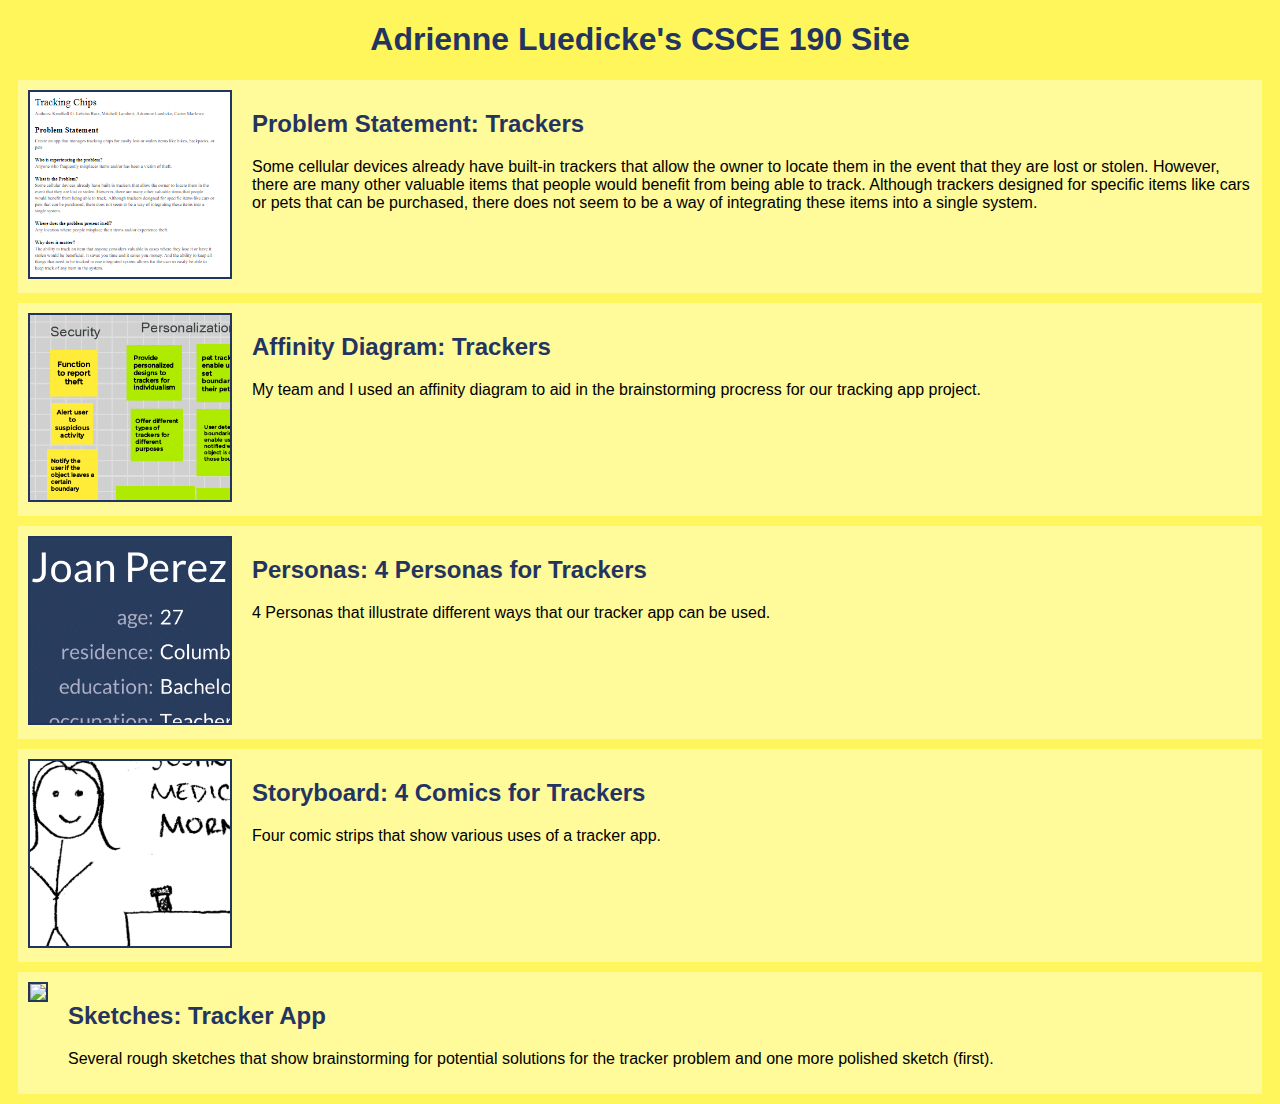
==== index.html @ 6d96ac4a "Add files via upload" ====
<!DOCTYPE html>
<html>
    <head>
        
    </head>
    <body>
        <h1>Adrienne Luedicke's CSCE 190 Site</h1>
        <link rel="stylesheet" href="styles.css">

        <!-- Problem Statement Assignment-->
        <section class="assignment">
            <a href="Files/CSCE 190 Problem Statement Group Work.pdf"><img src="Images/probstatement.PNG"> </a>
            <section class="assignment-details">
                <a href="Files/CSCE 190 Problem Statement Group Work.pdf"><h2>Problem Statement: Trackers</h2></a>
                <p>Some cellular devices already have built-in trackers that allow the owner to locate them in the event that they are lost or stolen. However, there are many other valuable items that people would benefit from being able to track. Although trackers designed for specific items like cars or pets that can be purchased, there does not seem to be a way of integrating these items into a single system.</p>
            </section>
        </section>

        <!-- Affinity Diagram Assignment-->
        <section class="assignment">
            <a href="Files/affinity-diagram.pdf"><img src="Images/affinity-diagram.png"> </a>
            <section class="assignment-details">
                <a href="Files/affinity-diagram.pdf"><h2>Affinity Diagram: Trackers</h2></a>
                <p>
                    My team and I used an affinity diagram to aid in the brainstorming procress for our tracking app project.
                </p>
            </section>
        </section>

        <!-- Persona Assignment-->
        <section class="assignment">
            <a href="Files/personas.pdf"><img src="Images/personas.png"> </a>
            <section class="assignment-details">
                <a href="Files/personas.pdf"><h2>Personas: 4 Personas for Trackers</h2></a>
                <p>
                    4 Personas that illustrate different ways that our tracker app can be used.
                </p>
            </section>
        </section>

        <!-- Storyboard Assignment-->
        <section class="assignment">
            <a href="Files/storyboard.pdf"><img src="Images/storyboard.png"> </a>
            <section class="assignment-details">
                <a href="Files/storyboard.pdf"><h2>Storyboard: 4 Comics for Trackers</h2></a>
                <p>
                    Four comic strips that show various uses of a tracker app. 
                </p>
            </section>
        </section>

        <!-- Sketches Assignment-->
        <section class="assignment">
            <a href="Files/sketches.pdf"><img src="Images/sketches.png"> </a>
            <section class="assignment-details">
                <a href="Files/sketches.pdf"><h2>Sketches: Tracker App</h2></a>
                <p>
                    Several rough sketches that show brainstorming for potential solutions for the tracker problem and one more polished sketch (first).
                </p>
            </section>
        </section>
    </body>
</html>
---- styles.css ----
body{
    background:#fef65b;
    font-family:'Lucida Sans', 'Lucida Sans Regular', 'Lucida Grande', 'Lucida Sans Unicode', Geneva, Verdana, sans-serif;
}

.assignment{
    display:flex;
    padding:10px;
    margin:10px;
    background: #fffa9a;
}

.assignment img {
    width:200px;
    border:2px solid #233461;
    margin-right:20px;
}
h1{
    color: #233461;
    text-align:center;
}

a{
    text-decoration:none;
    color: #233461;
}
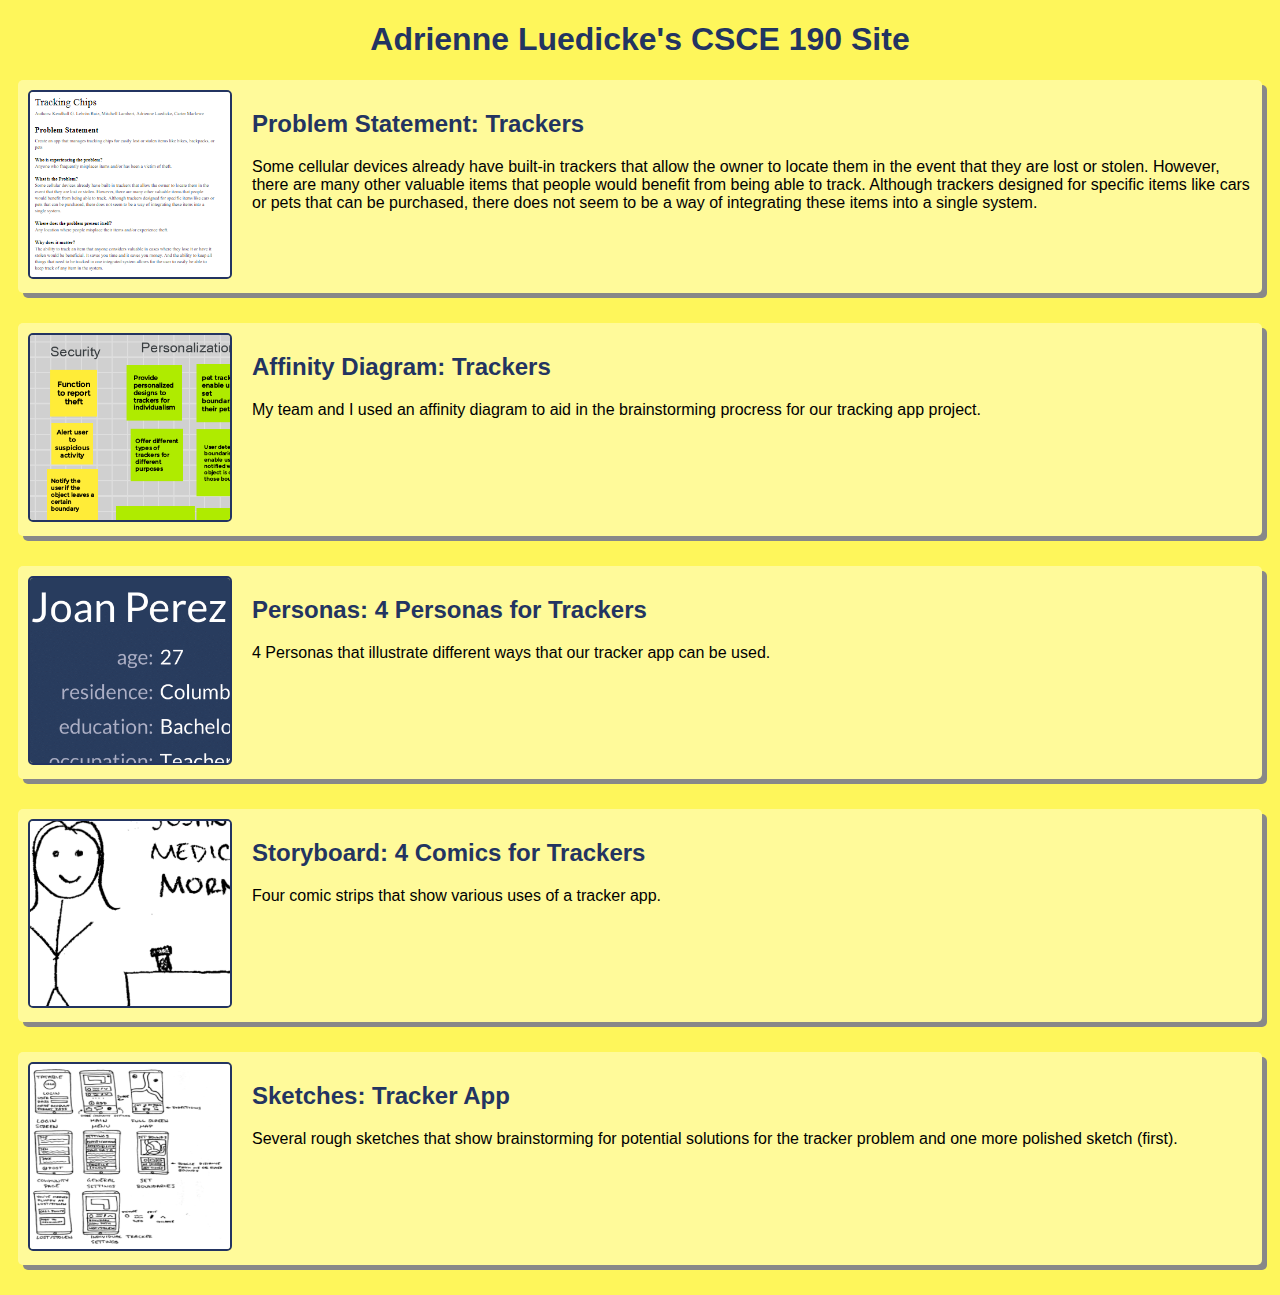
==== commit 6f0ca2f1: "Add files via upload" ====
--- a/index.html
+++ b/index.html
@@ -51,7 +51,7 @@
 
         <!-- Sketches Assignment-->
         <section class="assignment">
-            <a href="Files/sketches.pdf"><img src="Images/sketches.png"> </a>
+            <a href="Files/sketches.pdf"><img src="Images/sketches.PNG"> </a>
             <section class="assignment-details">
                 <a href="Files/sketches.pdf"><h2>Sketches: Tracker App</h2></a>
                 <p>
--- a/styles.css
+++ b/styles.css
@@ -7,13 +7,17 @@
     display:flex;
     padding:10px;
     margin:10px;
+    margin-bottom: 30px;
     background: #fffa9a;
+    border-radius:5px;
+    box-shadow: 5px 5px #888888;
 }
 
 .assignment img {
     width:200px;
     border:2px solid #233461;
     margin-right:20px;
+    border-radius:5px;
 }
 h1{
     color: #233461;
@@ -23,4 +27,8 @@
 a{
     text-decoration:none;
     color: #233461;
+}
+
+.assignment a:hover {
+    color: #000000;
 }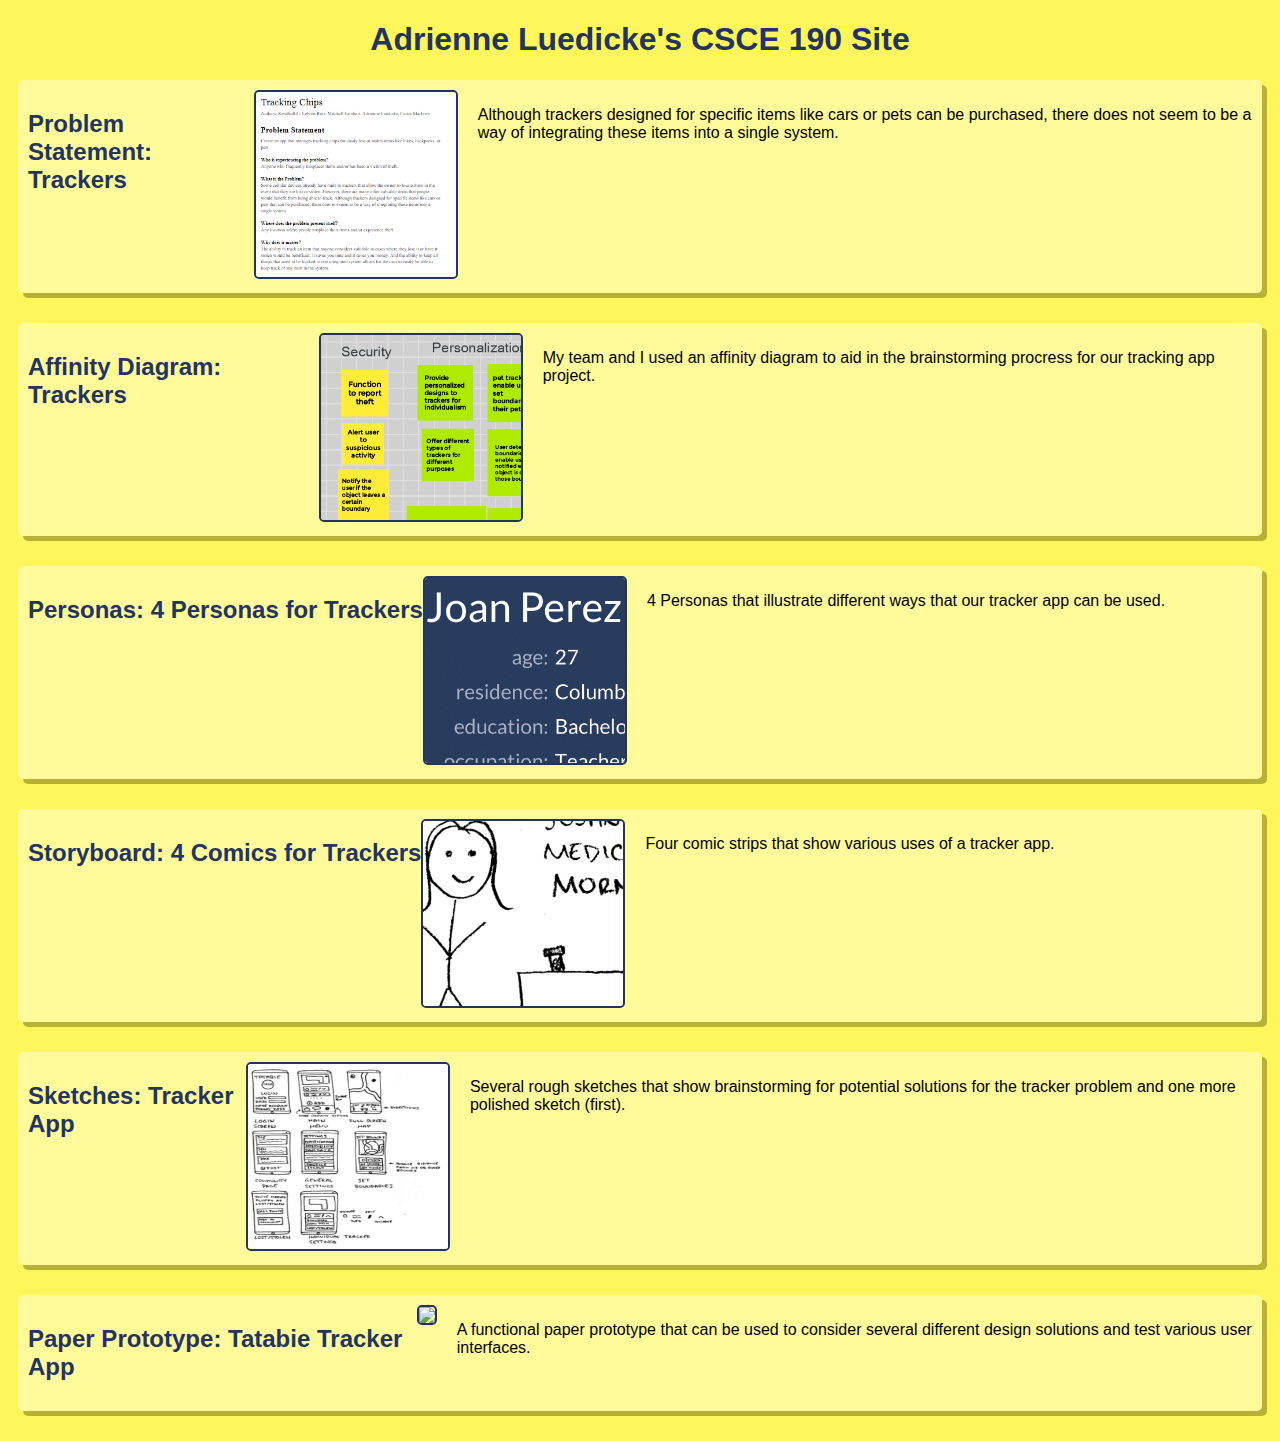
==== commit 53d6a22f: "Add files via upload" ====
--- a/index.html
+++ b/index.html
@@ -1,63 +1,76 @@
 <!DOCTYPE html>
 <html>
     <head>
-        
+        <title>CSCE 190: Adrienne Luedicke</title>
+        <link rel="stylesheet" href="styles.css">
     </head>
     <body>
         <h1>Adrienne Luedicke's CSCE 190 Site</h1>
-        <link rel="stylesheet" href="styles.css">
 
-        <!-- Problem Statement Assignment-->
-        <section class="assignment">
-            <a href="Files/CSCE 190 Problem Statement Group Work.pdf"><img src="Images/probstatement.PNG"> </a>
-            <section class="assignment-details">
+        <div class="assignments">
+            <!-- Problem Statement Assignment-->
+            <section class="assignment">
                 <a href="Files/CSCE 190 Problem Statement Group Work.pdf"><h2>Problem Statement: Trackers</h2></a>
-                <p>Some cellular devices already have built-in trackers that allow the owner to locate them in the event that they are lost or stolen. However, there are many other valuable items that people would benefit from being able to track. Although trackers designed for specific items like cars or pets that can be purchased, there does not seem to be a way of integrating these items into a single system.</p>
+                <a href="Files/CSCE 190 Problem Statement Group Work.pdf"><img src="Images/probstatement.PNG"> </a>
+                <section class="assignment-details">
+                    <p>Although trackers designed for specific items like cars or pets can be purchased, there does not seem to be a way of integrating these items into a single system.</p>
+                </section>
             </section>
-        </section>
 
-        <!-- Affinity Diagram Assignment-->
-        <section class="assignment">
-            <a href="Files/affinity-diagram.pdf"><img src="Images/affinity-diagram.png"> </a>
-            <section class="assignment-details">
+            <!-- Affinity Diagram Assignment-->
+            <section class="assignment">
                 <a href="Files/affinity-diagram.pdf"><h2>Affinity Diagram: Trackers</h2></a>
-                <p>
-                    My team and I used an affinity diagram to aid in the brainstorming procress for our tracking app project.
-                </p>
+                <a href="Files/affinity-diagram.pdf"><img src="Images/affinity-diagram.png"> </a>
+                <section class="assignment-details">
+                    <p>
+                        My team and I used an affinity diagram to aid in the brainstorming procress for our tracking app project.
+                    </p>
+                </section>
             </section>
-        </section>
 
-        <!-- Persona Assignment-->
-        <section class="assignment">
-            <a href="Files/personas.pdf"><img src="Images/personas.png"> </a>
-            <section class="assignment-details">
+            <!-- Persona Assignment-->
+            <section class="assignment">
                 <a href="Files/personas.pdf"><h2>Personas: 4 Personas for Trackers</h2></a>
-                <p>
-                    4 Personas that illustrate different ways that our tracker app can be used.
-                </p>
+                <a href="Files/personas.pdf"><img src="Images/personas.png"> </a>
+                <section class="assignment-details">
+                    <p>
+                        4 Personas that illustrate different ways that our tracker app can be used.
+                    </p>
+                </section>
             </section>
-        </section>
 
-        <!-- Storyboard Assignment-->
-        <section class="assignment">
-            <a href="Files/storyboard.pdf"><img src="Images/storyboard.png"> </a>
-            <section class="assignment-details">
+            <!-- Storyboard Assignment-->
+            <section class="assignment">
                 <a href="Files/storyboard.pdf"><h2>Storyboard: 4 Comics for Trackers</h2></a>
-                <p>
-                    Four comic strips that show various uses of a tracker app. 
-                </p>
+                <a href="Files/storyboard.pdf"><img src="Images/storyboard.png"> </a>
+                <section class="assignment-details">
+                    <p>
+                        Four comic strips that show various uses of a tracker app. 
+                    </p>
+                </section>
             </section>
-        </section>
 
-        <!-- Sketches Assignment-->
-        <section class="assignment">
-            <a href="Files/sketches.pdf"><img src="Images/sketches.PNG"> </a>
-            <section class="assignment-details">
+            <!-- Sketches Assignment-->
+            <section class="assignment">
                 <a href="Files/sketches.pdf"><h2>Sketches: Tracker App</h2></a>
-                <p>
-                    Several rough sketches that show brainstorming for potential solutions for the tracker problem and one more polished sketch (first).
-                </p>
+                <a href="Files/sketches.pdf"><img src="Images/sketches.PNG"> </a>
+                <section class="assignment-details">
+                    <p>
+                        Several rough sketches that show brainstorming for potential solutions for the tracker problem and one more polished sketch (first).
+                    </p>
+                </section>
             </section>
-        </section>
+
+            <!-- Paper Prototype Assignment-->
+            <section class="assignment">
+                <a href="https://youtu.be/VRMlPInbWsw"><h2>Paper Prototype: Tatabie Tracker App</h2></a>
+                <a href="https://youtu.be/VRMlPInbWsw"><img src="Images/PaperPrototype.png"> </a>
+                <section class="assignment-details">
+                    <p>
+                        A functional paper prototype that can be used to consider several different design solutions and test various user interfaces.
+                    </p>
+                </section>
+            </section>
+        </div>
     </body>
 </html>
--- a/styles.css
+++ b/styles.css
@@ -10,7 +10,7 @@
     margin-bottom: 30px;
     background: #fffa9a;
     border-radius:5px;
-    box-shadow: 5px 5px #888888;
+    box-shadow: 5px 5px #b8b138;
 }
 
 .assignment img {
@@ -26,9 +26,9 @@
 
 a{
     text-decoration:none;
-    color: #233461;
+    color:#233461;
 }
 
 .assignment a:hover {
-    color: #000000;
+    color:#000000;
 }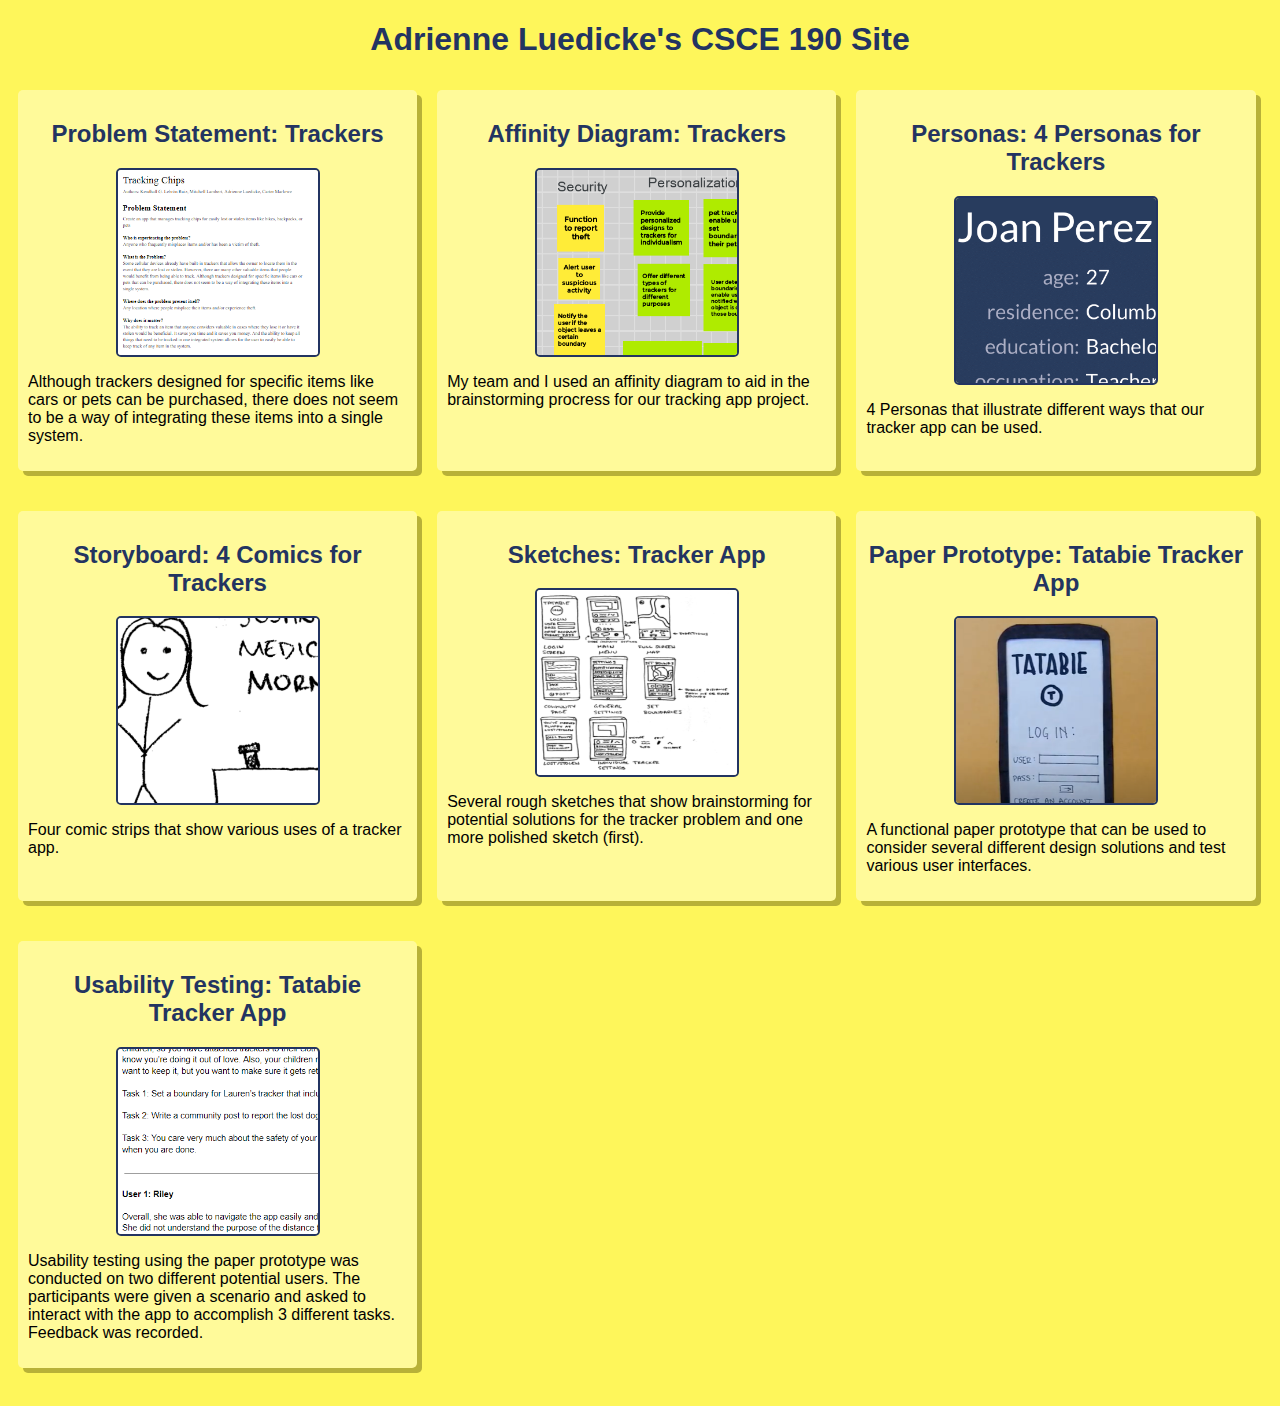
==== commit fd60e87f: "Add files via upload" ====
--- a/index.html
+++ b/index.html
@@ -71,6 +71,17 @@
                     </p>
                 </section>
             </section>
+
+            <!-- Usability Testing Assignment-->
+            <section class="assignment">
+                <a href="Files/usability-testing.pdf"><h2>Usability Testing: Tatabie Tracker App</h2></a>
+                <a href="Files/usability-testing.pdf"><img src="Images/usability-testing.png"> </a>
+                <section class="assignment-details">
+                    <p>
+                        Usability testing using the paper prototype was conducted on two different potential users. The participants were given a scenario and asked to interact with the app to accomplish 3 different tasks. Feedback was recorded.
+                    </p>
+                </section>
+            </section>
         </div>
     </body>
 </html>
--- a/styles.css
+++ b/styles.css
@@ -3,8 +3,12 @@
     font-family:'Lucida Sans', 'Lucida Sans Regular', 'Lucida Grande', 'Lucida Sans Unicode', Geneva, Verdana, sans-serif;
 }
 
+.assignments{
+    display:flex;
+    flex-wrap:wrap;
+}
 .assignment{
-    display:flex;
+    width:30%;
     padding:10px;
     margin:10px;
     margin-bottom: 30px;
@@ -18,6 +22,8 @@
     border:2px solid #233461;
     margin-right:20px;
     border-radius:5px;
+    display:block;
+    margin:auto;
 }
 h1{
     color: #233461;
@@ -27,6 +33,7 @@
 a{
     text-decoration:none;
     color:#233461;
+    text-align:center;
 }
 
 .assignment a:hover {
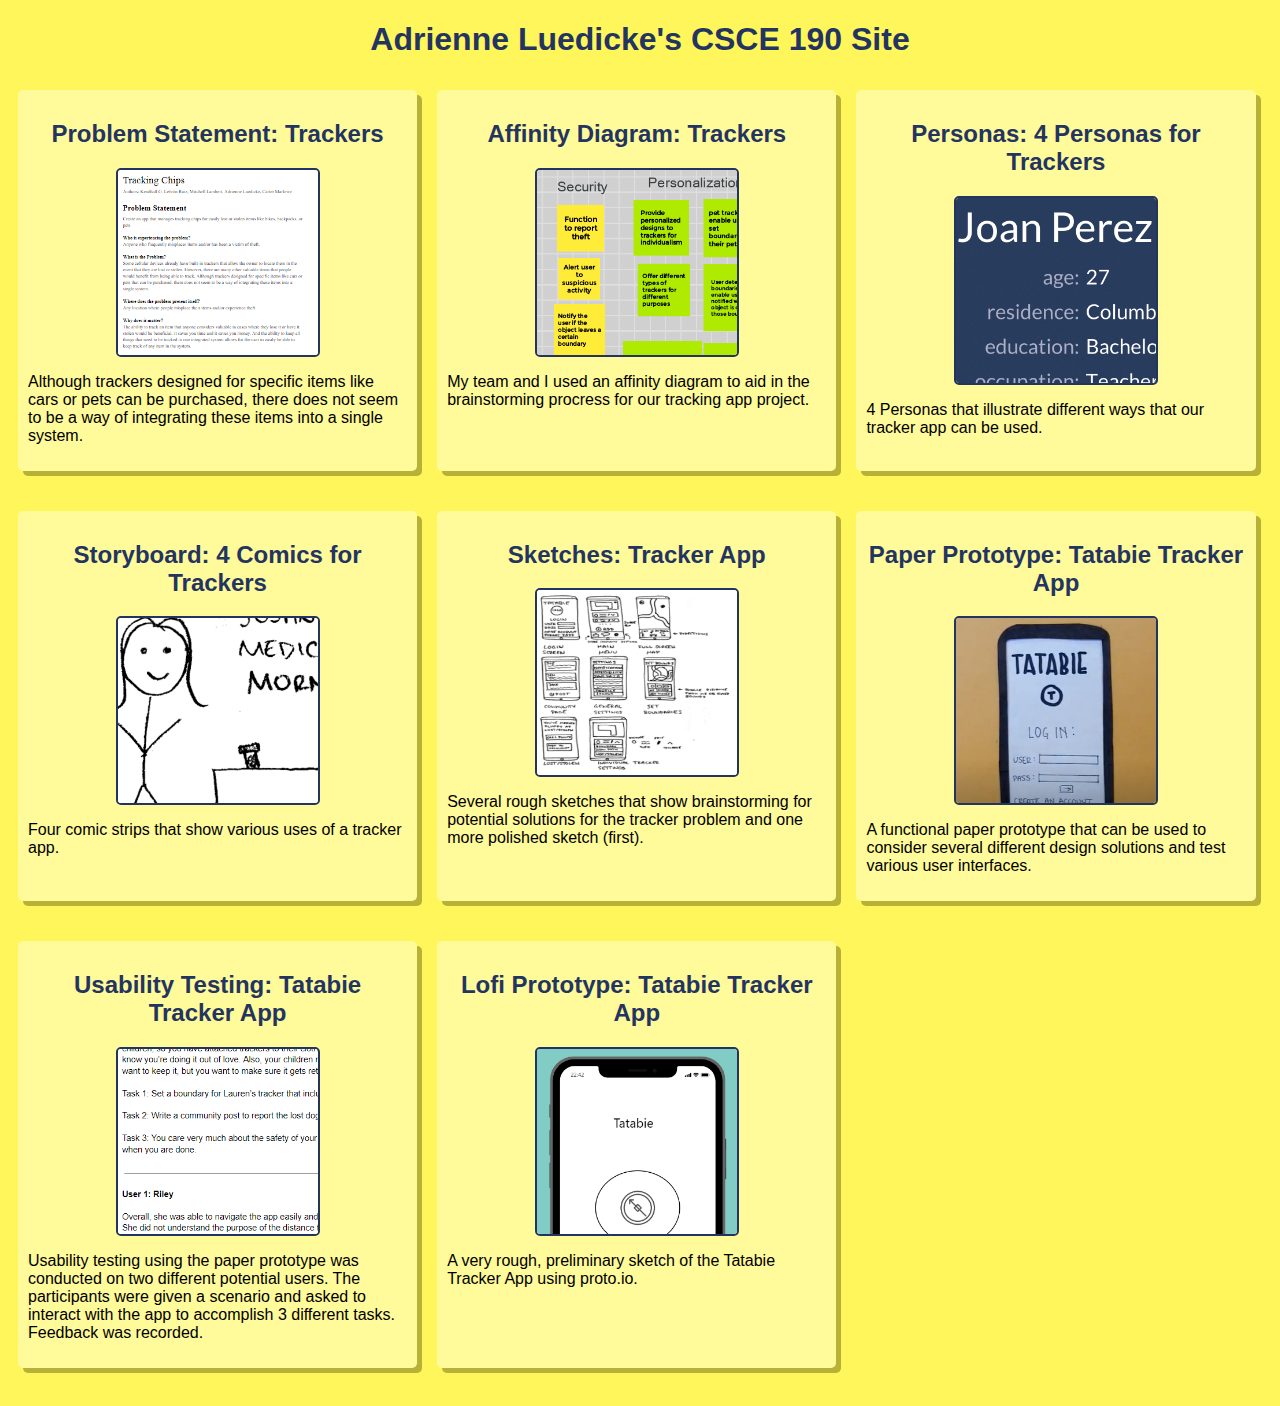
==== commit 3f463735: "Add files via upload" ====
--- a/index.html
+++ b/index.html
@@ -82,6 +82,17 @@
                     </p>
                 </section>
             </section>
+
+            <!-- Lofi Prototype Assignment-->
+            <section class="assignment">
+                <a href="Files/lofi-prototype/index.html"><h2>Lofi Prototype: Tatabie Tracker App</h2></a>
+                <a href="Files/lofi-prototype/index.html"><img src="Images/lofi-prototype.png"> </a>
+                <section class="assignment-details">
+                    <p>
+                        A very rough, preliminary sketch of the Tatabie Tracker App using proto.io.
+                    </p>
+                </section>
+            </section>
         </div>
     </body>
 </html>
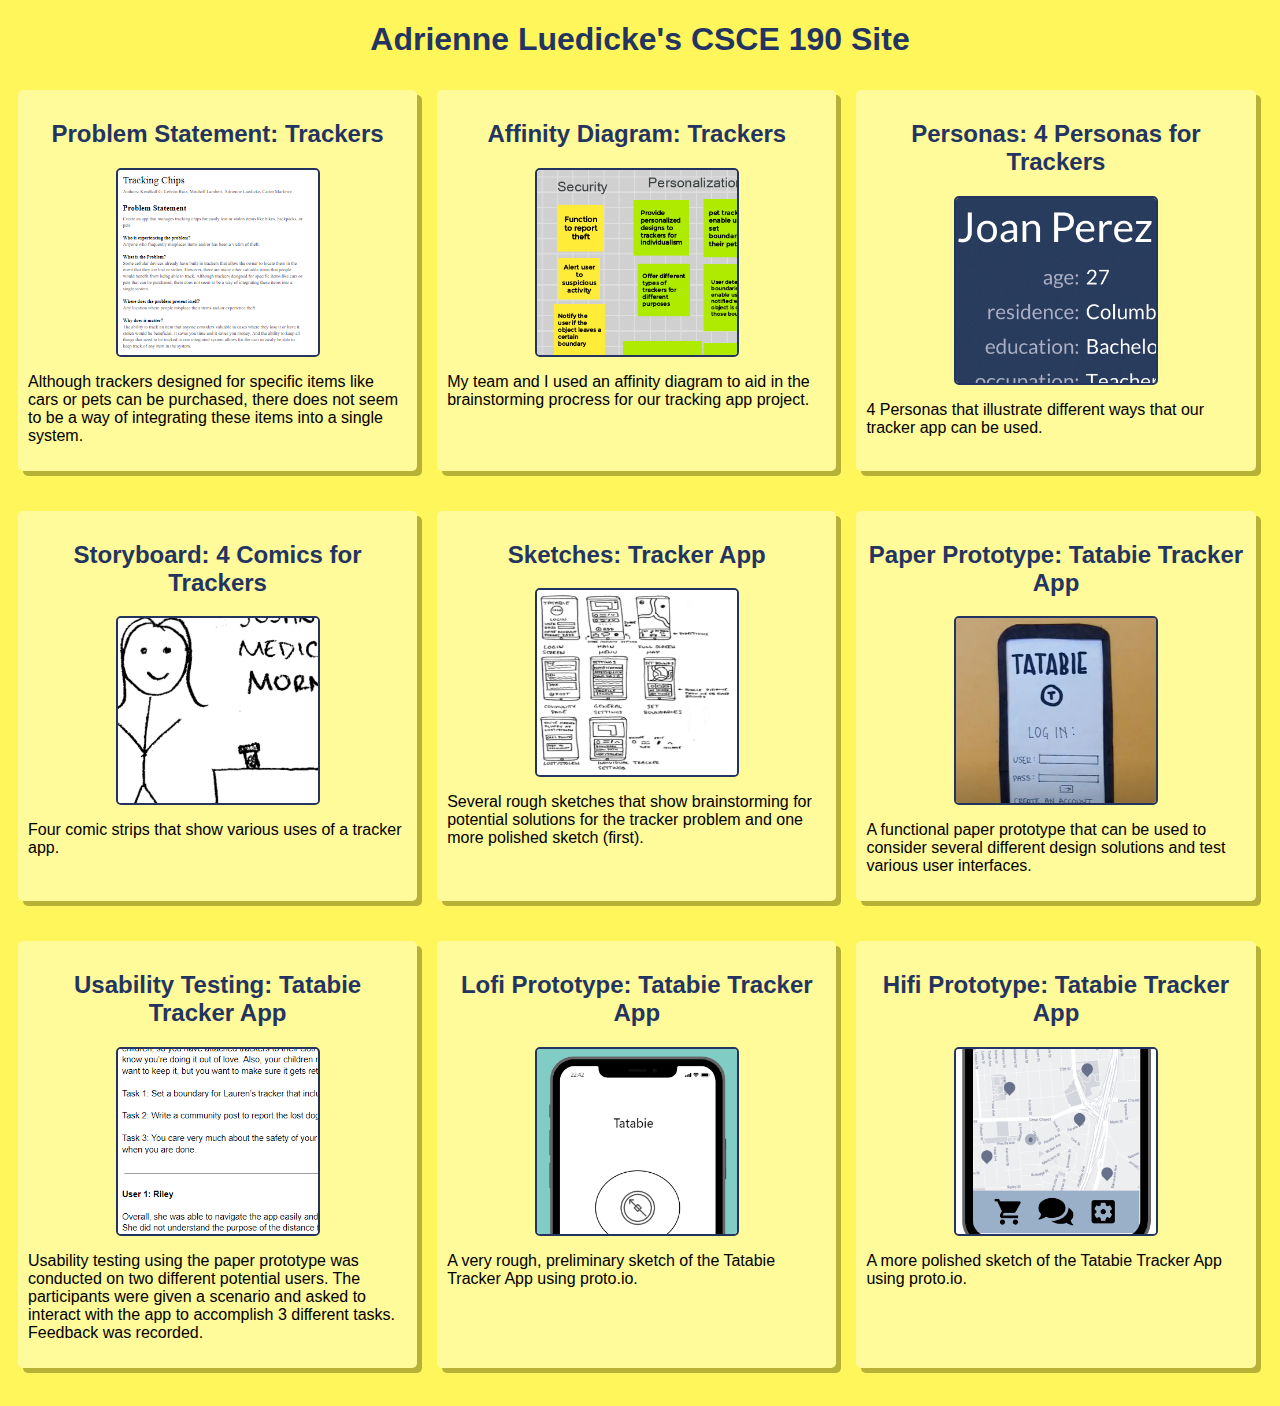
==== commit 496a590e: "Add files via upload" ====
--- a/index.html
+++ b/index.html
@@ -93,6 +93,17 @@
                     </p>
                 </section>
             </section>
+
+            <!-- Hifi Prototype Assignment-->
+            <section class="assignment">
+                <a href="Files/hifi-prototype/index.html"><h2>Hifi Prototype: Tatabie Tracker App</h2></a>
+                <a href="Files/hifi-prototype/index.html"><img src="Images/hifiproto.png"> </a>
+                <section class="assignment-details">
+                    <p>
+                        A more polished sketch of the Tatabie Tracker App using proto.io.
+                    </p>
+                </section>
+            </section>
         </div>
     </body>
 </html>
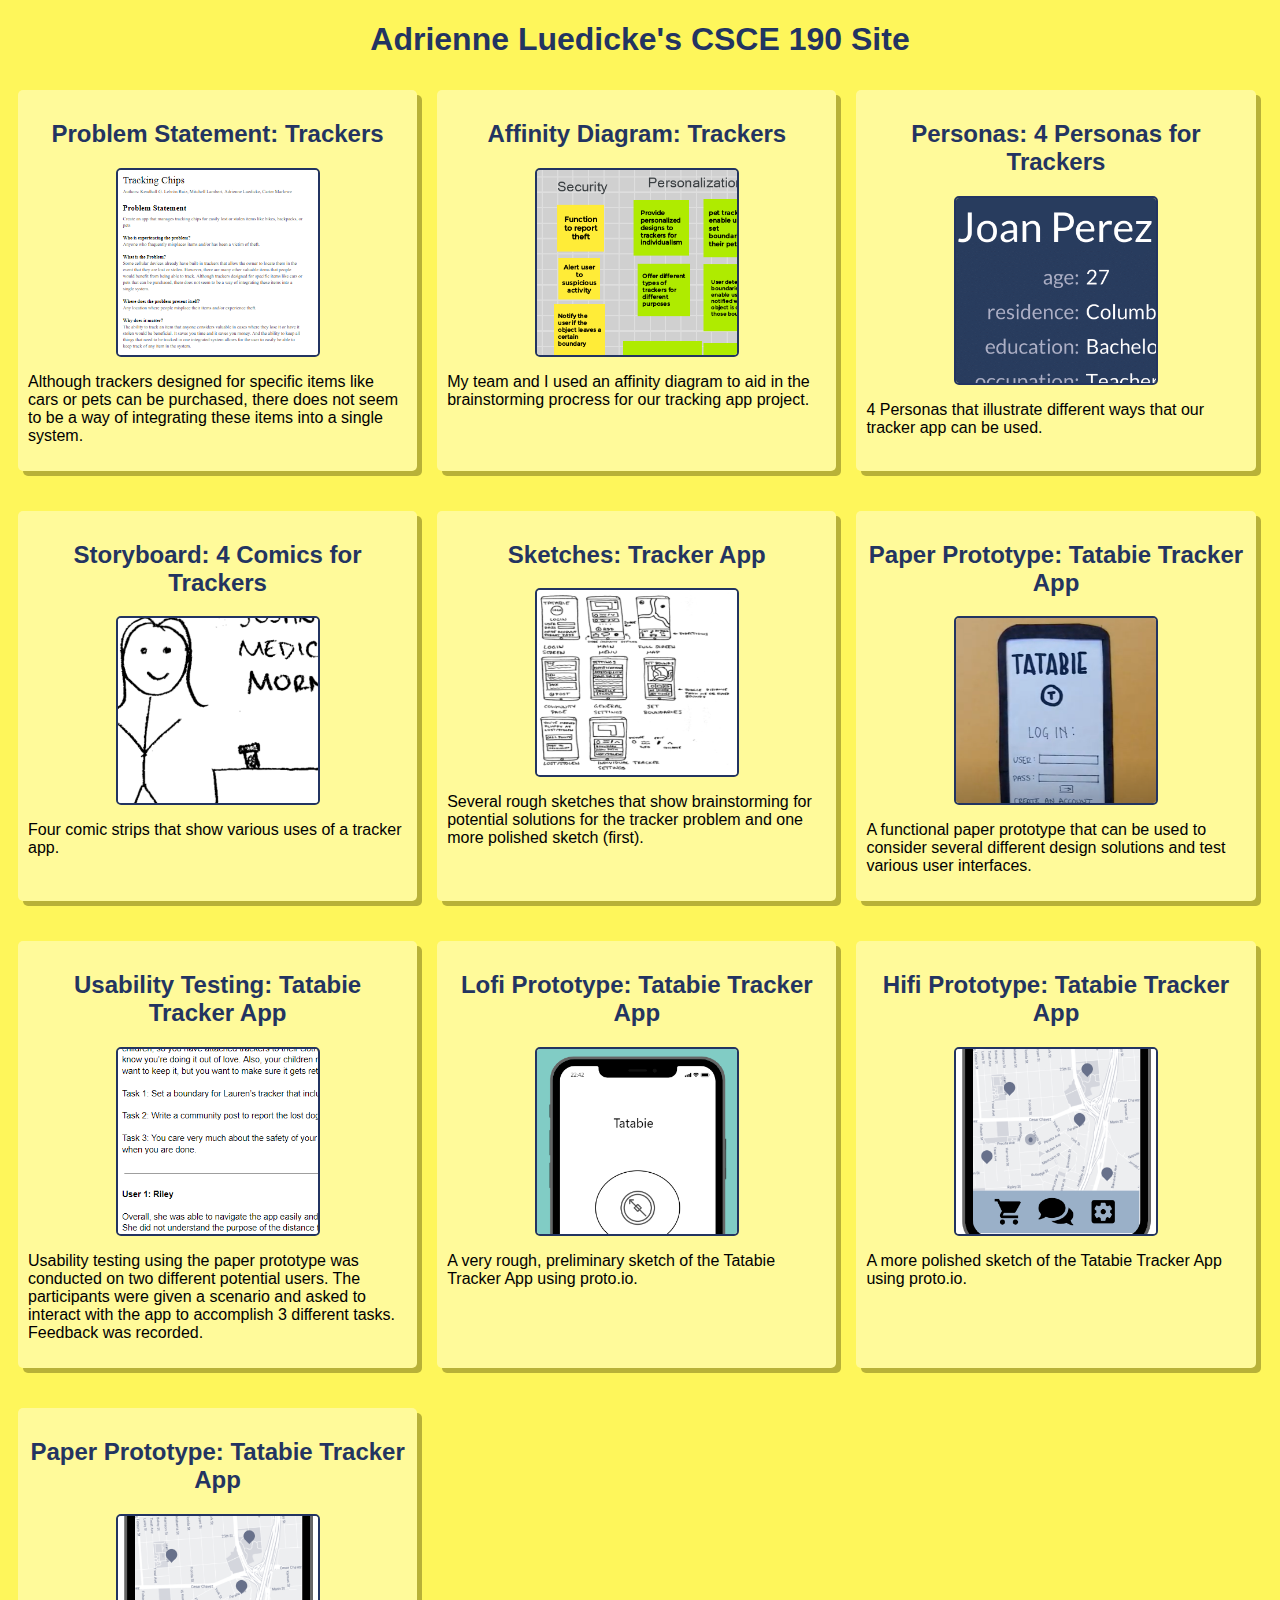
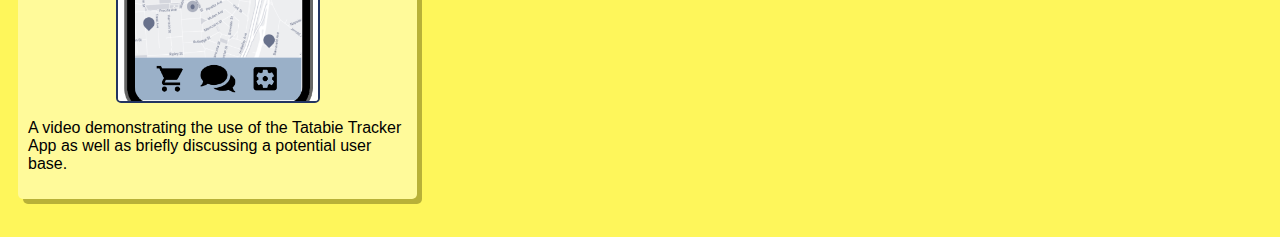
==== commit a90692e6: "Add files via upload" ====
--- a/index.html
+++ b/index.html
@@ -104,6 +104,18 @@
                     </p>
                 </section>
             </section>
+
+            <!-- Final Presentation Assignment-->
+            <section class="assignment">
+                <a href="https://youtu.be/cri74Q71JDg"><h2>Paper Prototype: Tatabie Tracker App</h2></a>
+                <a href="https://youtu.be/cri74Q71JDg"><img src="Images/hifiproto.png"> </a>
+                <section class="assignment-details">
+                    <p>
+                        A video demonstrating the use of the Tatabie Tracker App as well as briefly discussing a potential user base.
+                    </p>
+                </section>
+            </section>
+
         </div>
     </body>
 </html>
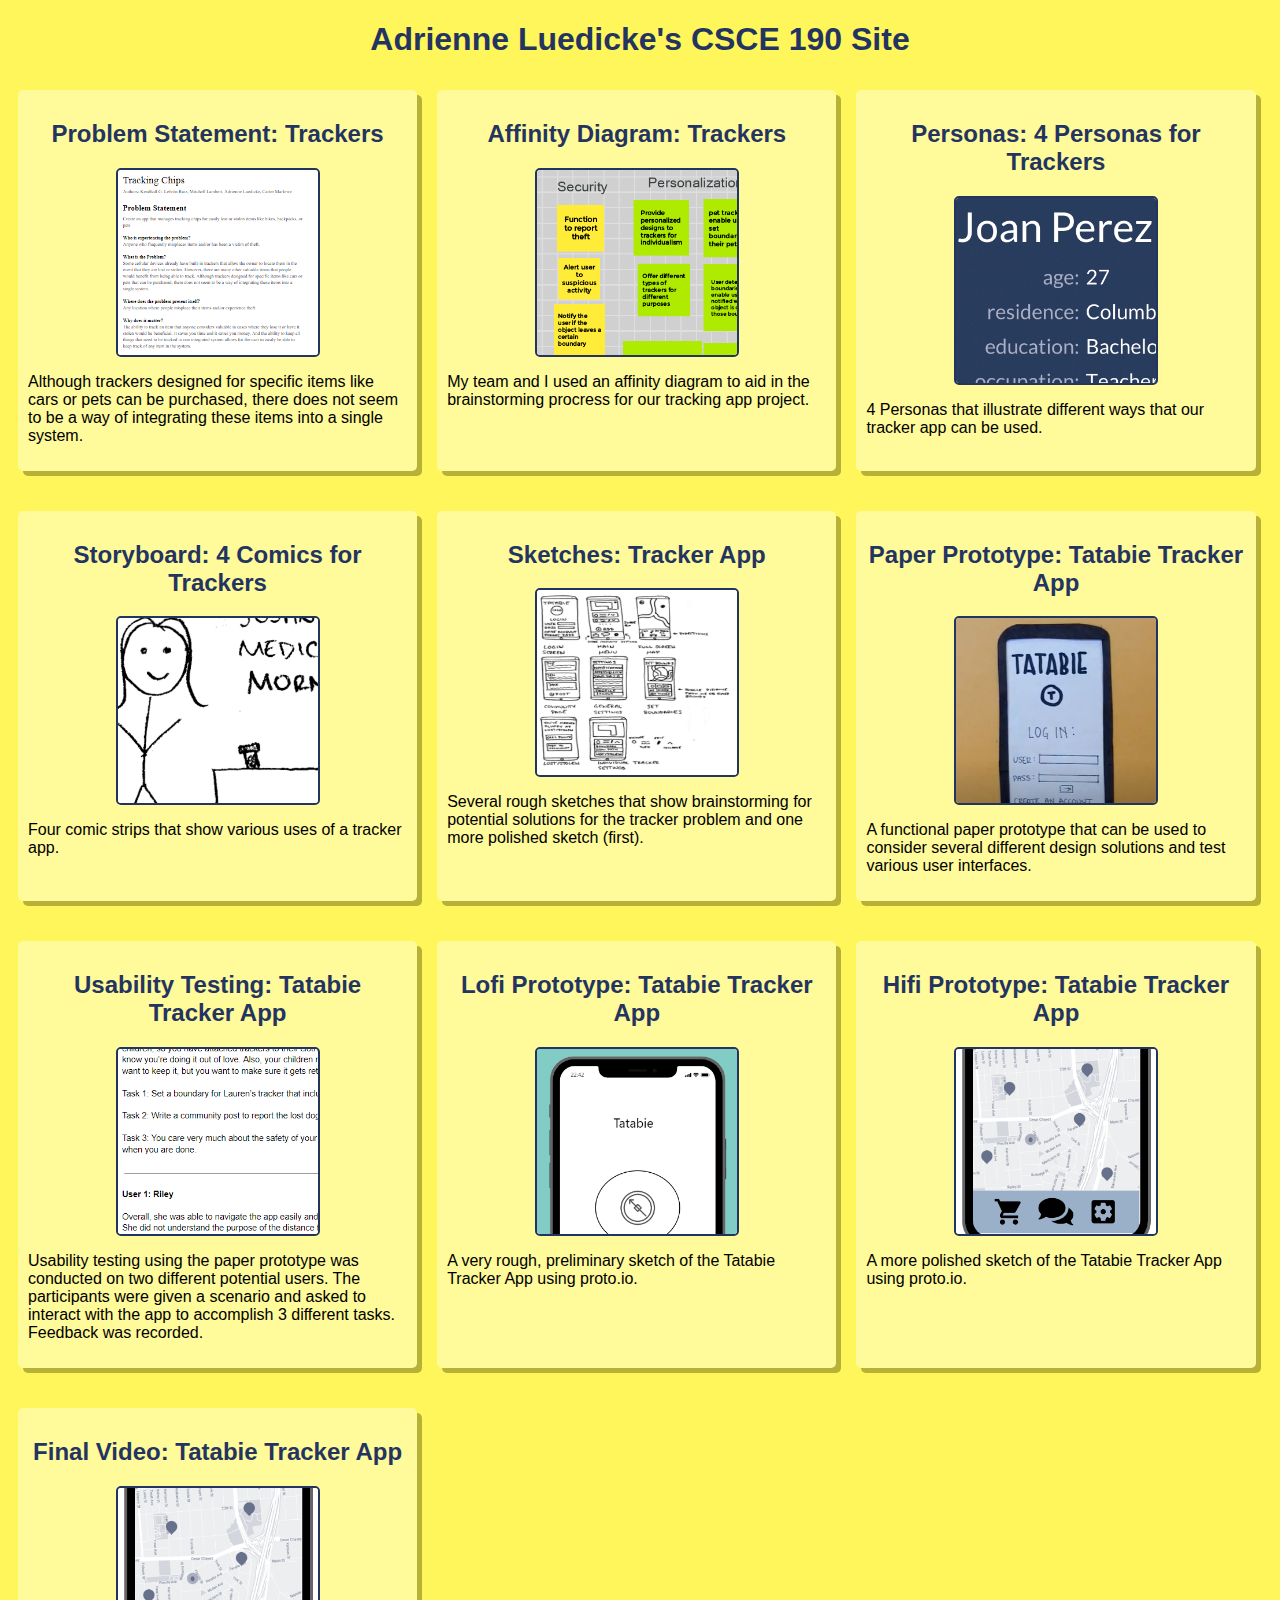
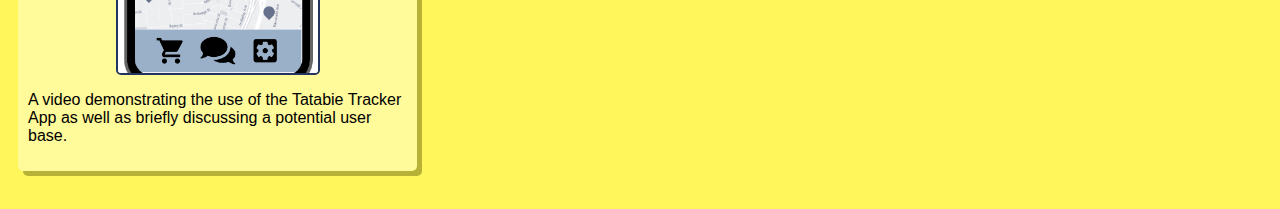
==== commit e7372f88: "Add files via upload" ====
--- a/index.html
+++ b/index.html
@@ -107,7 +107,7 @@
 
             <!-- Final Presentation Assignment-->
             <section class="assignment">
-                <a href="https://youtu.be/cri74Q71JDg"><h2>Paper Prototype: Tatabie Tracker App</h2></a>
+                <a href="https://youtu.be/cri74Q71JDg"><h2>Final Video: Tatabie Tracker App</h2></a>
                 <a href="https://youtu.be/cri74Q71JDg"><img src="Images/hifiproto.png"> </a>
                 <section class="assignment-details">
                     <p>
